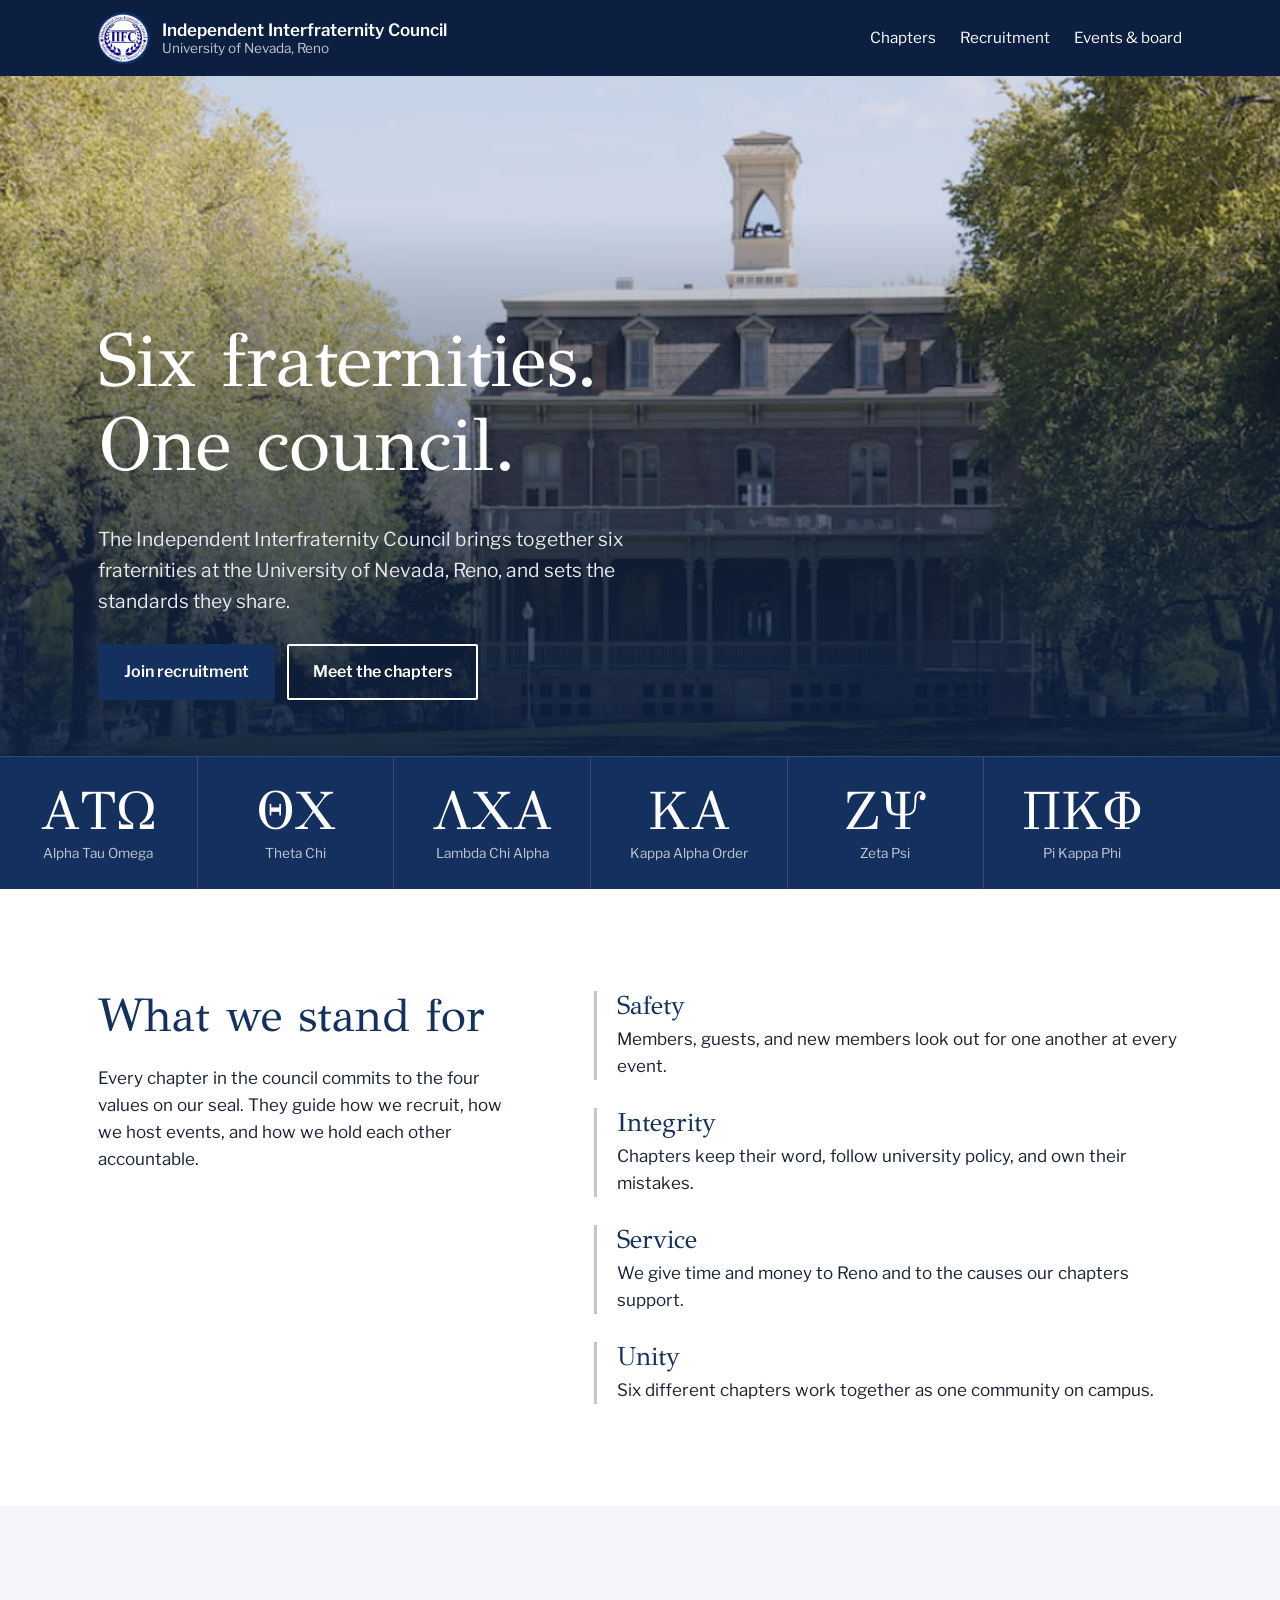
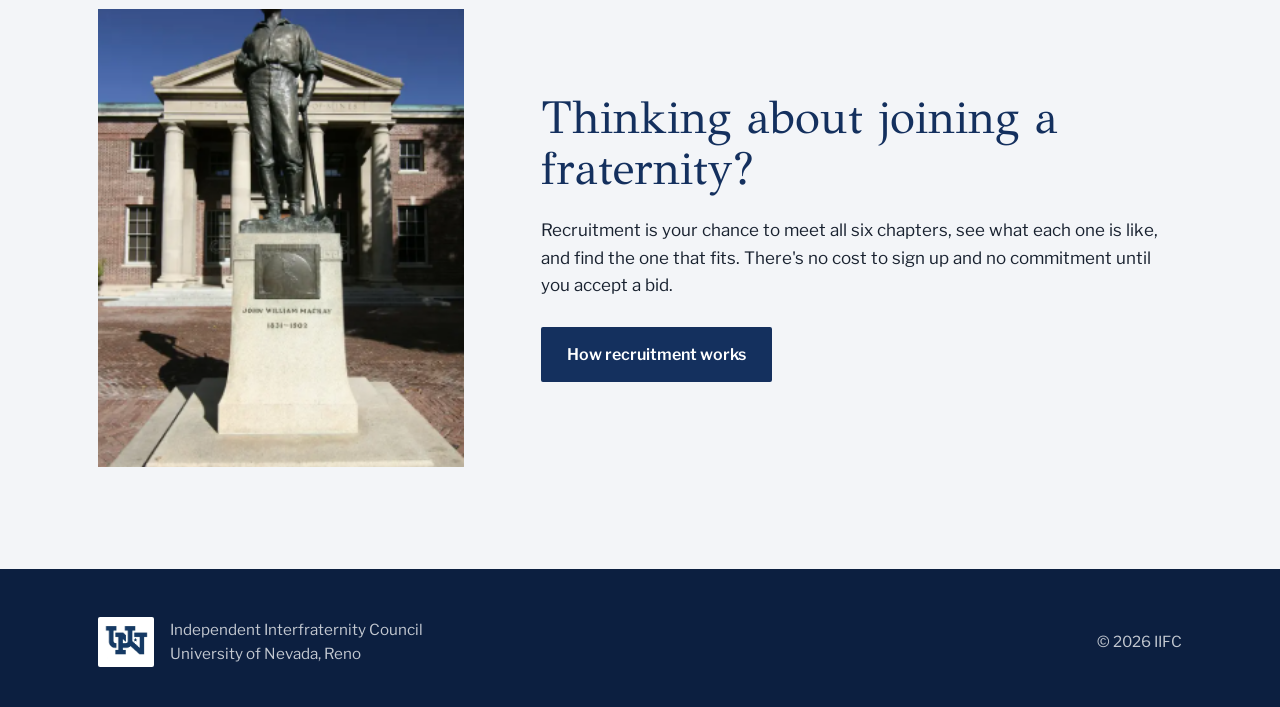
==== index.html @ b1e554d9 "Add IIFC website Static site for the Independent Interfraternity Council at the University of Nevada" ====
<!doctype html>
<html lang="en">
<head>
  <meta charset="utf-8">
  <meta name="viewport" content="width=device-width, initial-scale=1">
  <title>Independent Interfraternity Council | University of Nevada, Reno</title>
  <meta name="description" content="The Independent Interfraternity Council represents six fraternities at the University of Nevada, Reno.">
  <link rel="icon" href="assets/img/iifc-logo.png">
  <link rel="preconnect" href="https://fonts.googleapis.com">
  <link rel="preconnect" href="https://fonts.gstatic.com" crossorigin>
  <link href="https://fonts.googleapis.com/css2?family=GFS+Didot&family=Libre+Franklin:wght@400;600&display=swap" rel="stylesheet">
  <link rel="stylesheet" href="assets/css/style.css">
</head>
<body>
  <a class="skip-link" href="#main">Skip to content</a>

  <header class="site-header">
    <div class="wrap">
      <a class="brand" href="index.html">
        <img src="assets/img/iifc-logo.png" alt="">
        <span>Independent Interfraternity Council<small>University of Nevada, Reno</small></span>
      </a>
      <nav class="site-nav" aria-label="Main">
        <ul>
          <li><a href="chapters.html">Chapters</a></li>
          <li><a href="recruitment.html">Recruitment</a></li>
          <li><a href="events.html">Events &amp; board</a></li>
        </ul>
      </nav>
    </div>
  </header>

  <main id="main">
    <section class="hero">
      <div class="wrap">
        <h1>Six fraternities. One council.</h1>
        <p>The Independent Interfraternity Council brings together six fraternities at the University of Nevada, Reno, and sets the standards they share.</p>
        <div class="btn-row">
          <a class="btn" href="recruitment.html">Join recruitment</a>
          <a class="btn btn-ghost" href="chapters.html">Meet the chapters</a>
        </div>
      </div>
    </section>

    <nav class="letters-band" aria-label="Member chapters">
      <ul id="letters-band" class="wrap"></ul>
    </nav>

    <section class="section section-white">
      <div class="wrap split">
        <div>
          <h2>What we stand for</h2>
          <p>Every chapter in the council commits to the four values on our seal. They guide how we recruit, how we host events, and how we hold each other accountable.</p>
        </div>
        <dl class="values">
          <div>
            <dt>Safety</dt>
            <dd>Members, guests, and new members look out for one another at every event.</dd>
          </div>
          <div>
            <dt>Integrity</dt>
            <dd>Chapters keep their word, follow university policy, and own their mistakes.</dd>
          </div>
          <div>
            <dt>Service</dt>
            <dd>We give time and money to Reno and to the causes our chapters support.</dd>
          </div>
          <div>
            <dt>Unity</dt>
            <dd>Six different chapters work together as one community on campus.</dd>
          </div>
        </dl>
      </div>
    </section>

    <section class="section">
      <div class="wrap feature">
        <img src="assets/img/mackay-statue.png" alt="The John William Mackay statue in front of Mackay School of Mines">
        <div>
          <h2>Thinking about joining a fraternity?</h2>
          <p>Recruitment is your chance to meet all six chapters, see what each one is like, and find the one that fits. There's no cost to sign up and no commitment until you accept a bid.</p>
          <div class="btn-row">
            <a class="btn" href="recruitment.html">How recruitment works</a>
          </div>
        </div>
      </div>
    </section>
  </main>

  <footer class="site-footer">
    <div class="wrap">
      <div class="unr">
        <img src="assets/img/unr-logo.png" alt="University of Nevada, Reno">
        <p>Independent Interfraternity Council<br>University of Nevada, Reno</p>
      </div>
      <p id="footer-contact"></p>
      <p>&copy; <span id="year"></span> IIFC</p>
    </div>
  </footer>

  <script src="assets/js/data.js"></script>
  <script src="assets/js/site.js"></script>
</body>
</html>
---- assets/css/style.css ----
/* Palette pulled from the IIFC seal and the Silver State */
:root {
  --navy: #14305e;        /* seal navy */
  --navy-deep: #0c1f40;
  --ink: #18212f;
  --paper: #f3f5f8;       /* cool, not cream */
  --silver: #c3c8d0;      /* Comstock silver */
  --silver-dark: #6b7380;
  --sage: #5f7151;        /* Nevada sagebrush */
  --white: #ffffff;
  --rule: #d8dce3;

  --font-greek: "GFS Didot", "Didot", "Bodoni 72", Georgia, serif;
  --font-sans: "Libre Franklin", "Franklin Gothic", "Helvetica Neue", Arial, sans-serif;

  --measure: 68ch;
  --gutter: clamp(16px, 4vw, 48px);
  --max: 1180px;
}

*, *::before, *::after { box-sizing: border-box; }

html { -webkit-text-size-adjust: 100%; }

body {
  margin: 0;
  background: var(--paper);
  color: var(--ink);
  font-family: var(--font-sans);
  font-size: 1.0625rem;
  line-height: 1.6;
}

img { max-width: 100%; display: block; }

a { color: var(--navy); text-underline-offset: 3px; }
a:hover { color: var(--sage); }

:focus-visible {
  outline: 3px solid var(--sage);
  outline-offset: 3px;
}

h1, h2, h3 {
  font-family: var(--font-greek);
  font-weight: 400;
  line-height: 1.1;
  margin: 0 0 0.5em;
  color: var(--navy);
}

h1 { font-size: clamp(2.6rem, 6vw, 4.75rem); letter-spacing: -0.01em; }
h2 { font-size: clamp(2rem, 3.6vw, 2.9rem); }
h3 { font-size: 1.6rem; }

p { margin: 0 0 1em; max-width: var(--measure); }

.wrap {
  width: 100%;
  max-width: var(--max);
  margin: 0 auto;
  padding: 0 var(--gutter);
}

.skip-link {
  position: absolute;
  left: -9999px;
  top: 0;
  background: var(--white);
  padding: 8px 12px;
  z-index: 100;
}
.skip-link:focus { left: 8px; top: 8px; }

/* ---------- Header ---------- */
.site-header {
  background: var(--navy-deep);
  color: var(--white);
}
.site-header .wrap {
  display: flex;
  align-items: center;
  justify-content: space-between;
  gap: 16px;
  flex-wrap: wrap;
  padding-top: 12px;
  padding-bottom: 12px;
}
.brand {
  display: flex;
  align-items: center;
  gap: 12px;
  color: var(--white);
  text-decoration: none;
  font-weight: 600;
  line-height: 1.2;
}
.brand:hover { color: var(--silver); }
.brand img { width: 52px; height: 52px; border-radius: 50%; }
.brand small {
  display: block;
  font-weight: 400;
  color: var(--silver);
  font-size: 0.85rem;
}
.site-nav ul {
  display: flex;
  flex-wrap: wrap;
  gap: 4px 24px;
  list-style: none;
  margin: 0;
  padding: 0;
}
.site-nav a {
  color: var(--white);
  text-decoration: none;
  font-size: 0.95rem;
  padding: 6px 0;
  border-bottom: 2px solid transparent;
}
.site-nav a:hover { color: var(--silver); }
.site-nav a[aria-current="page"] { border-bottom-color: var(--silver); }

/* ---------- Buttons ---------- */
.btn {
  display: inline-block;
  font-family: var(--font-sans);
  font-weight: 600;
  font-size: 1rem;
  text-decoration: none;
  padding: 13px 24px;
  border: 2px solid var(--navy);
  background: var(--navy);
  color: var(--white);
  border-radius: 2px;
}
.btn:hover { background: var(--navy-deep); border-color: var(--navy-deep); color: var(--white); }
.btn-ghost { background: transparent; color: var(--white); border-color: var(--white); }
.btn-ghost:hover { background: var(--white); color: var(--navy-deep); border-color: var(--white); }
.btn[aria-disabled="true"] {
  background: var(--rule);
  border-color: var(--rule);
  color: var(--silver-dark);
  cursor: not-allowed;
}
.btn-row { display: flex; flex-wrap: wrap; gap: 12px; margin-top: 28px; }

/* ---------- Home hero ---------- */
.hero {
  position: relative;
  min-height: min(78vh, 680px);
  display: flex;
  align-items: flex-end;
  color: var(--white);
  background: var(--navy-deep) url("../img/unr-quad.png") center 40% / cover no-repeat;
}
.hero::before {
  content: "";
  position: absolute;
  inset: 0;
  background: linear-gradient(to top, rgba(12, 31, 64, 0.92) 0%, rgba(12, 31, 64, 0.55) 45%, rgba(12, 31, 64, 0.1) 80%);
}
.hero .wrap { position: relative; padding-top: 120px; padding-bottom: 56px; }
.hero h1 { color: var(--white); max-width: 14ch; }
.hero p { font-size: 1.2rem; max-width: 46ch; color: #e6e9ee; }

/* The six chapters, set in letters — the signature of the site */
.letters-band {
  background: var(--navy);
  border-top: 1px solid rgba(255, 255, 255, 0.12);
}
.letters-band ul {
  list-style: none;
  margin: 0;
  padding: 0;
  display: grid;
  grid-template-columns: repeat(6, 1fr);
}
.letters-band li + li { border-left: 1px solid rgba(255, 255, 255, 0.14); }
.letters-band a {
  display: flex;
  flex-direction: column;
  align-items: center;
  gap: 4px;
  padding: 28px 8px 24px;
  text-decoration: none;
  color: var(--silver);
}
.letters-band .greek {
  font-family: var(--font-greek);
  font-size: clamp(2rem, 4.2vw, 3.6rem);
  line-height: 1;
  color: var(--white);
  transition: color 0.2s;
}
.letters-band .label { font-size: 0.85rem; text-align: center; }
.letters-band a:hover .greek,
.letters-band a:focus-visible .greek { color: var(--silver); }

@media (max-width: 760px) {
  .letters-band ul { grid-template-columns: repeat(3, 1fr); }
  .letters-band li:nth-child(4) { border-left: none; }
  .letters-band li:nth-child(n+4) { border-top: 1px solid rgba(255, 255, 255, 0.14); }
}

/* ---------- Generic sections ---------- */
.section { padding: clamp(56px, 8vw, 104px) 0; }
.section-white { background: var(--white); }

.split {
  display: grid;
  grid-template-columns: 5fr 7fr;
  gap: clamp(32px, 6vw, 80px);
  align-items: start;
}
@media (max-width: 820px) { .split { grid-template-columns: 1fr; } }

/* Values from the seal */
.values { margin: 0; display: grid; gap: 28px; }
.values div { border-left: 3px solid var(--silver); padding-left: 20px; }
.values dt {
  font-family: var(--font-greek);
  font-size: 1.6rem;
  color: var(--navy);
  line-height: 1.2;
}
.values dd { margin: 4px 0 0; max-width: 52ch; }

/* Recruitment teaser */
.feature {
  display: grid;
  grid-template-columns: minmax(0, 4fr) minmax(0, 7fr);
  gap: clamp(32px, 6vw, 80px);
  align-items: center;
}
.feature img {
  width: 100%;
  aspect-ratio: 4 / 5;
  object-fit: cover;
}
@media (max-width: 820px) {
  .feature { grid-template-columns: 1fr; }
  .feature img { aspect-ratio: 16 / 10; object-position: center 30%; }
}

/* ---------- Inner page header ---------- */
.page-head {
  background: var(--navy);
  color: var(--white);
  padding: clamp(48px, 7vw, 88px) 0 clamp(40px, 5vw, 56px);
}
.page-head h1 { color: var(--white); margin-bottom: 0.3em; }
.page-head p { color: #dfe3ea; font-size: 1.15rem; margin: 0; }

/* ---------- Chapters page ---------- */
.chapter-list { list-style: none; margin: 0; padding: 0; }
.chapter {
  display: grid;
  grid-template-columns: minmax(150px, 3fr) 8fr;
  gap: clamp(20px, 5vw, 64px);
  padding: 44px 0;
  border-bottom: 1px solid var(--rule);
  scroll-margin-top: 24px;
}
.chapter:first-child { padding-top: 0; }
.chapter .greek {
  font-family: var(--font-greek);
  font-size: clamp(3.5rem, 8vw, 6rem);
  line-height: 0.9;
  color: var(--navy);
}
.chapter h2 { margin-bottom: 0.2em; }
.chapter .founded { color: var(--silver-dark); margin-bottom: 0.8em; }
.chapter .photo { margin-top: 16px; max-width: 560px; }
.chapter .links { display: flex; flex-wrap: wrap; gap: 8px 24px; margin-top: 8px; }
.chapter .links a { font-weight: 600; }
@media (max-width: 600px) {
  .chapter { grid-template-columns: 1fr; gap: 8px; }
}

/* ---------- Recruitment page ---------- */
.steps { list-style: none; margin: 0; padding: 0; counter-reset: step; display: grid; gap: 0; }
.steps li {
  counter-increment: step;
  display: grid;
  grid-template-columns: 64px 1fr;
  gap: 20px;
  padding: 24px 0;
  border-top: 1px solid var(--rule);
}
.steps li::before {
  content: counter(step);
  font-family: var(--font-greek);
  font-size: 2.6rem;
  line-height: 1;
  color: var(--sage);
}
.steps h3 { margin-bottom: 0.25em; }
.steps p { margin: 0; }

.notice {
  background: var(--paper);
  border-left: 3px solid var(--sage);
  padding: 16px 20px;
  max-width: var(--measure);
}
.notice p:last-child { margin-bottom: 0; }

.req-list { padding-left: 1.2em; margin: 0 0 1em; }
.req-list li { margin-bottom: 6px; }

/* ---------- Events ---------- */
.event-list { list-style: none; margin: 0; padding: 0; }
.event {
  display: grid;
  grid-template-columns: 84px 1fr;
  gap: 24px;
  padding: 24px 0;
  border-top: 1px solid var(--rule);
}
.event time {
  display: flex;
  flex-direction: column;
  align-items: center;
  justify-content: center;
  height: 84px;
  background: var(--navy);
  color: var(--white);
  line-height: 1.1;
}
.event time .m { font-size: 0.85rem; color: var(--silver); }
.event time .d { font-family: var(--font-greek); font-size: 2.2rem; }
.event h3 { margin-bottom: 0.2em; }
.event .meta { color: var(--silver-dark); margin-bottom: 0.4em; }

/* ---------- Board ---------- */
.board {
  list-style: none;
  margin: 0;
  padding: 0;
  display: grid;
  grid-template-columns: repeat(auto-fill, minmax(230px, 1fr));
  gap: 36px 28px;
}
.officer { display: grid; grid-template-columns: 88px 1fr; gap: 18px; align-items: center; }
.officer .avatar {
  width: 88px;
  height: 88px;
  border-radius: 50%;
  object-fit: cover;
  background: var(--navy);
  color: var(--white);
  display: flex;
  align-items: center;
  justify-content: center;
  font-family: var(--font-greek);
  font-size: 1.4rem;
}
.officer .name { font-weight: 600; display: block; line-height: 1.3; }
.officer .role { color: var(--silver-dark); font-size: 0.95rem; line-height: 1.35; display: block; }
.officer.lead { grid-column: 1 / -1; grid-template-columns: 140px 1fr; gap: 24px; }
.officer.lead .avatar { width: 140px; height: 140px; font-size: 2.6rem; }
.officer.lead .name { font-family: var(--font-greek); font-weight: 400; font-size: 1.9rem; color: var(--navy); }

/* ---------- Footer ---------- */
.site-footer {
  background: var(--navy-deep);
  color: var(--silver);
  padding: 48px 0 40px;
  font-size: 0.95rem;
}
.site-footer .wrap {
  display: flex;
  flex-wrap: wrap;
  gap: 24px 48px;
  align-items: center;
  justify-content: space-between;
}
.site-footer .unr { display: flex; align-items: center; gap: 16px; }
.site-footer .unr img {
  width: 56px;
  height: auto;
  background: var(--white);
  padding: 6px;
  border-radius: 2px;
}
.site-footer p { margin: 0; }
.site-footer a { color: var(--white); }
.site-footer a:hover { color: var(--silver); }

@media (prefers-reduced-motion: reduce) {
  * { transition: none !important; animation: none !important; }
}
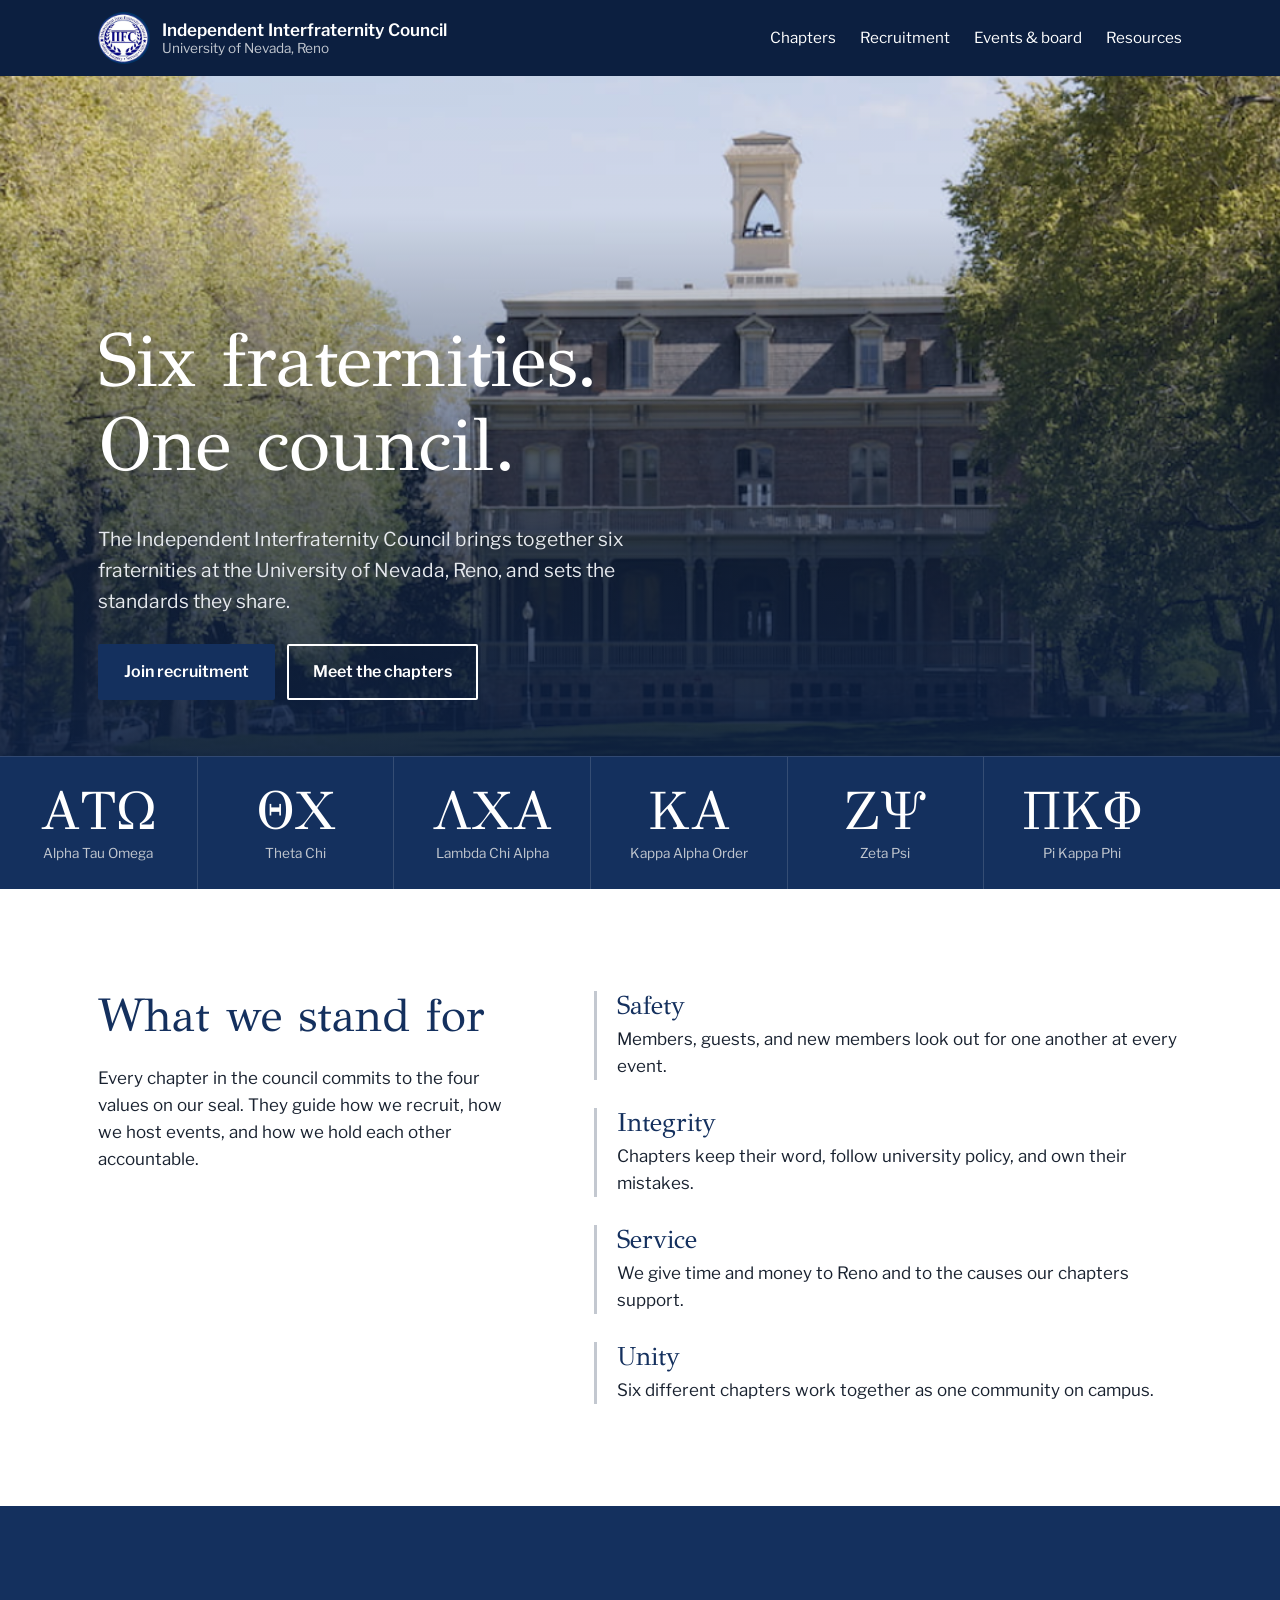
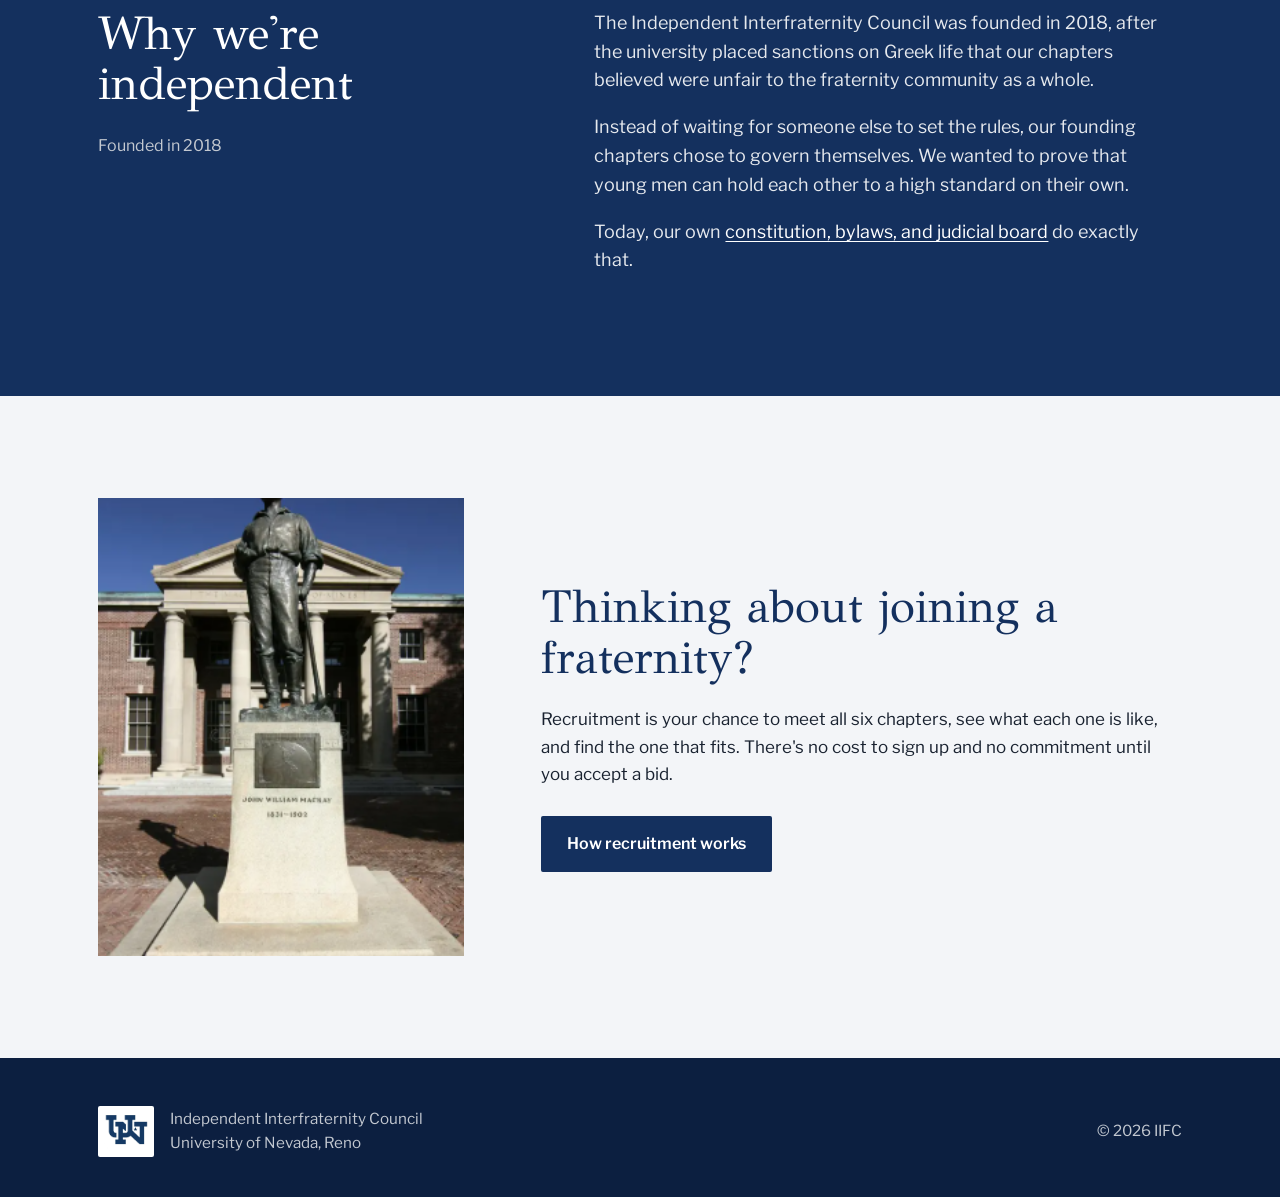
==== commit daf626ad: "Add Resources page, chapter Instagram links, and independence section - New Resources page linking t" ====
--- a/index.html
+++ b/index.html
@@ -25,6 +25,7 @@
           <li><a href="chapters.html">Chapters</a></li>
           <li><a href="recruitment.html">Recruitment</a></li>
           <li><a href="events.html">Events &amp; board</a></li>
+          <li><a href="resources.html">Resources</a></li>
         </ul>
       </nav>
     </div>
@@ -73,6 +74,21 @@
       </div>
     </section>
 
+    <!-- PLACEHOLDER: replace these paragraphs with the final "Why we're independent" blurb -->
+    <section class="section section-navy" aria-labelledby="independent-heading">
+      <div class="wrap split">
+        <div>
+          <h2 id="independent-heading">Why we're independent</h2>
+          <p class="founded-line">Founded in 2018</p>
+        </div>
+        <div>
+          <p>The Independent Interfraternity Council was founded in 2018, after the university placed sanctions on Greek life that our chapters believed were unfair to the fraternity community as a whole.</p>
+          <p>Instead of waiting for someone else to set the rules, our founding chapters chose to govern themselves. We wanted to prove that young men can hold each other to a high standard on their own.</p>
+          <p>Today, our own <a href="resources.html">constitution, bylaws, and judicial board</a> do exactly that.</p>
+        </div>
+      </div>
+    </section>
+
     <section class="section">
       <div class="wrap feature">
         <img src="assets/img/mackay-statue.png" alt="The John William Mackay statue in front of Mackay School of Mines">
--- a/assets/css/style.css
+++ b/assets/css/style.css
@@ -206,6 +206,12 @@
 /* ---------- Generic sections ---------- */
 .section { padding: clamp(56px, 8vw, 104px) 0; }
 .section-white { background: var(--white); }
+.section-navy { background: var(--navy); color: #e6e9ee; }
+.section-navy h2 { color: var(--white); }
+.section-navy a { color: var(--white); }
+.section-navy a:hover { color: var(--silver); }
+.section-navy p { font-size: 1.125rem; }
+.section-navy .founded-line { color: var(--silver); font-size: 1rem; }
 
 .split {
   display: grid;
@@ -274,6 +280,8 @@
 .chapter .photo { margin-top: 16px; max-width: 560px; }
 .chapter .links { display: flex; flex-wrap: wrap; gap: 8px 24px; margin-top: 8px; }
 .chapter .links a { font-weight: 600; }
+.chapter .links .ig { display: inline-flex; align-items: center; gap: 6px; }
+.icon { width: 18px; height: 18px; flex: none; }
 @media (max-width: 600px) {
   .chapter { grid-template-columns: 1fr; gap: 8px; }
 }
@@ -362,6 +370,16 @@
 .officer.lead .avatar { width: 140px; height: 140px; font-size: 2.6rem; }
 .officer.lead .name { font-family: var(--font-greek); font-weight: 400; font-size: 1.9rem; color: var(--navy); }
 
+/* ---------- Resources ---------- */
+.doc-list { list-style: none; margin: 0; padding: 0; }
+.doc { padding: 24px 0; border-top: 1px solid var(--rule); }
+.doc:last-child { border-bottom: 1px solid var(--rule); }
+.doc h3 { margin-bottom: 0.3em; }
+.doc h3 a { text-decoration: none; }
+.doc h3 a:hover { text-decoration: underline; }
+.doc p { margin-bottom: 0.4em; }
+.doc .meta { color: var(--silver-dark); font-size: 0.9rem; margin: 0; }
+
 /* ---------- Footer ---------- */
 .site-footer {
   background: var(--navy-deep);
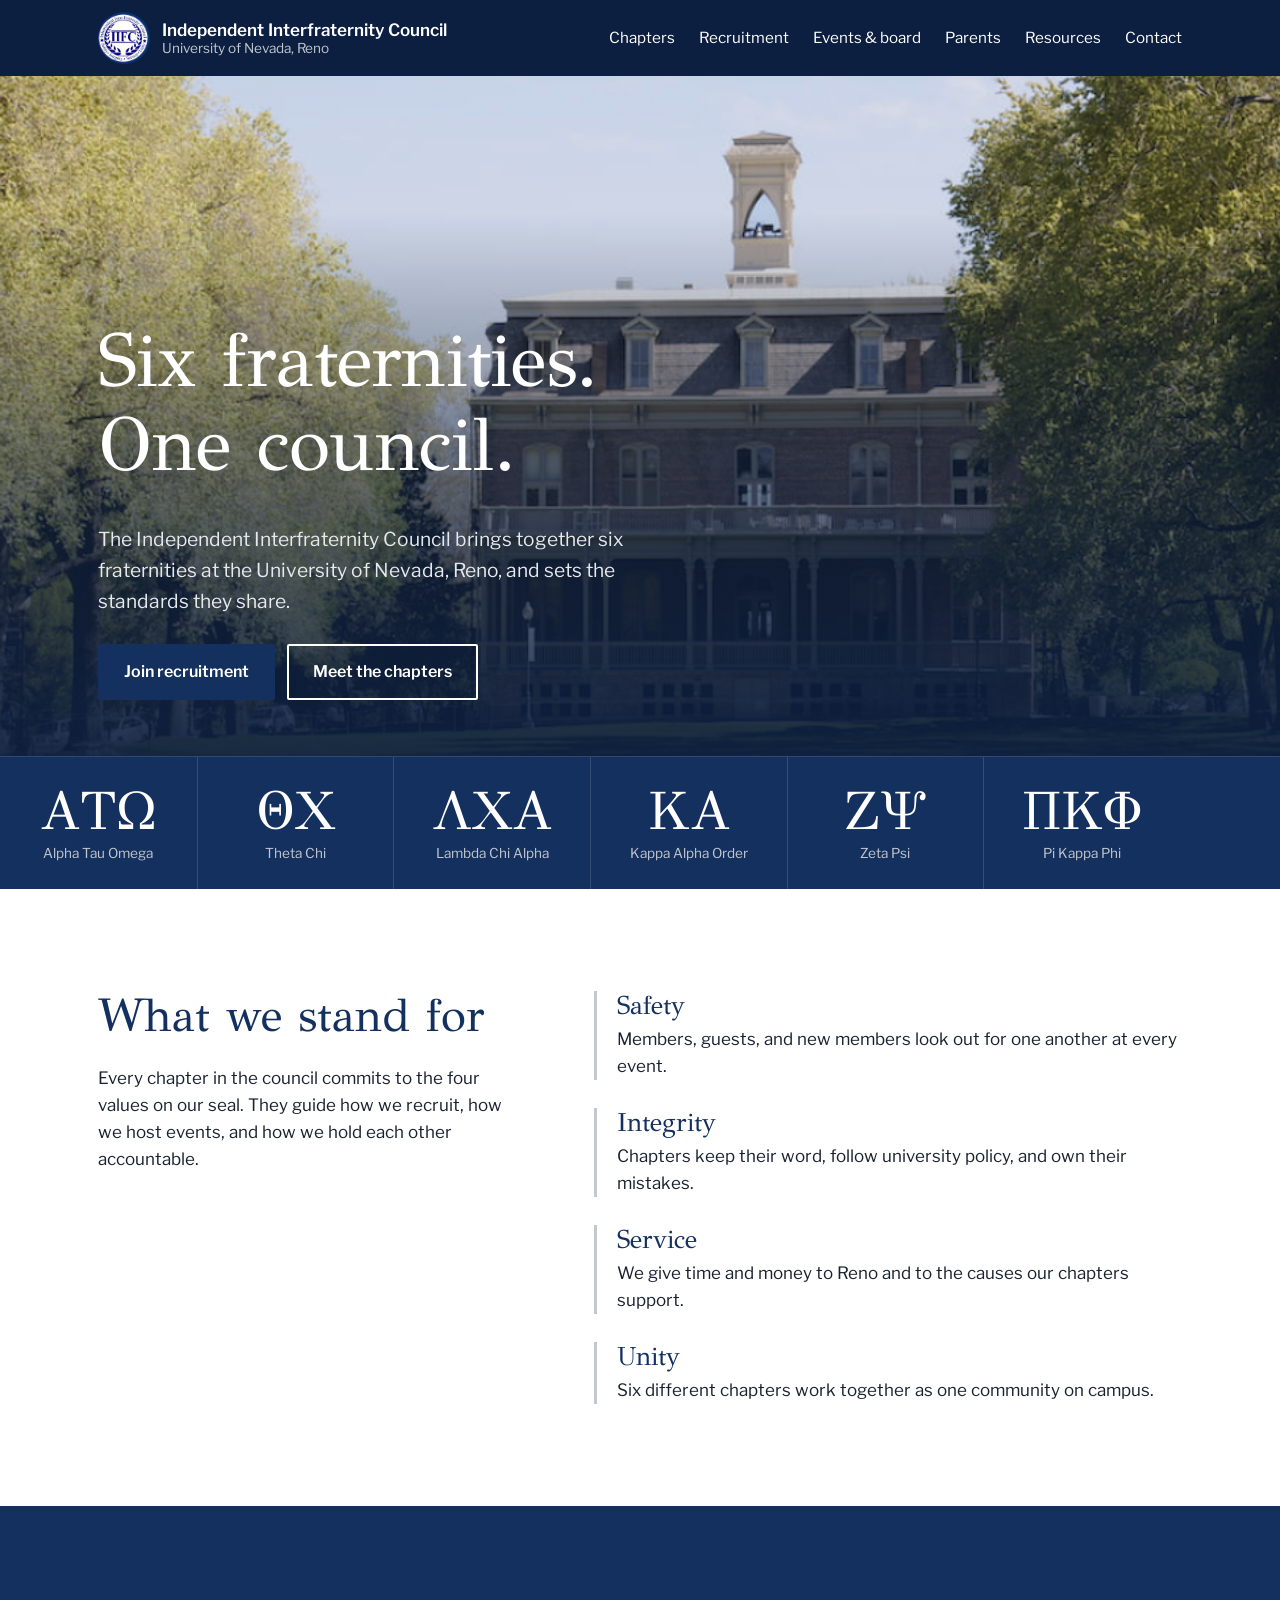
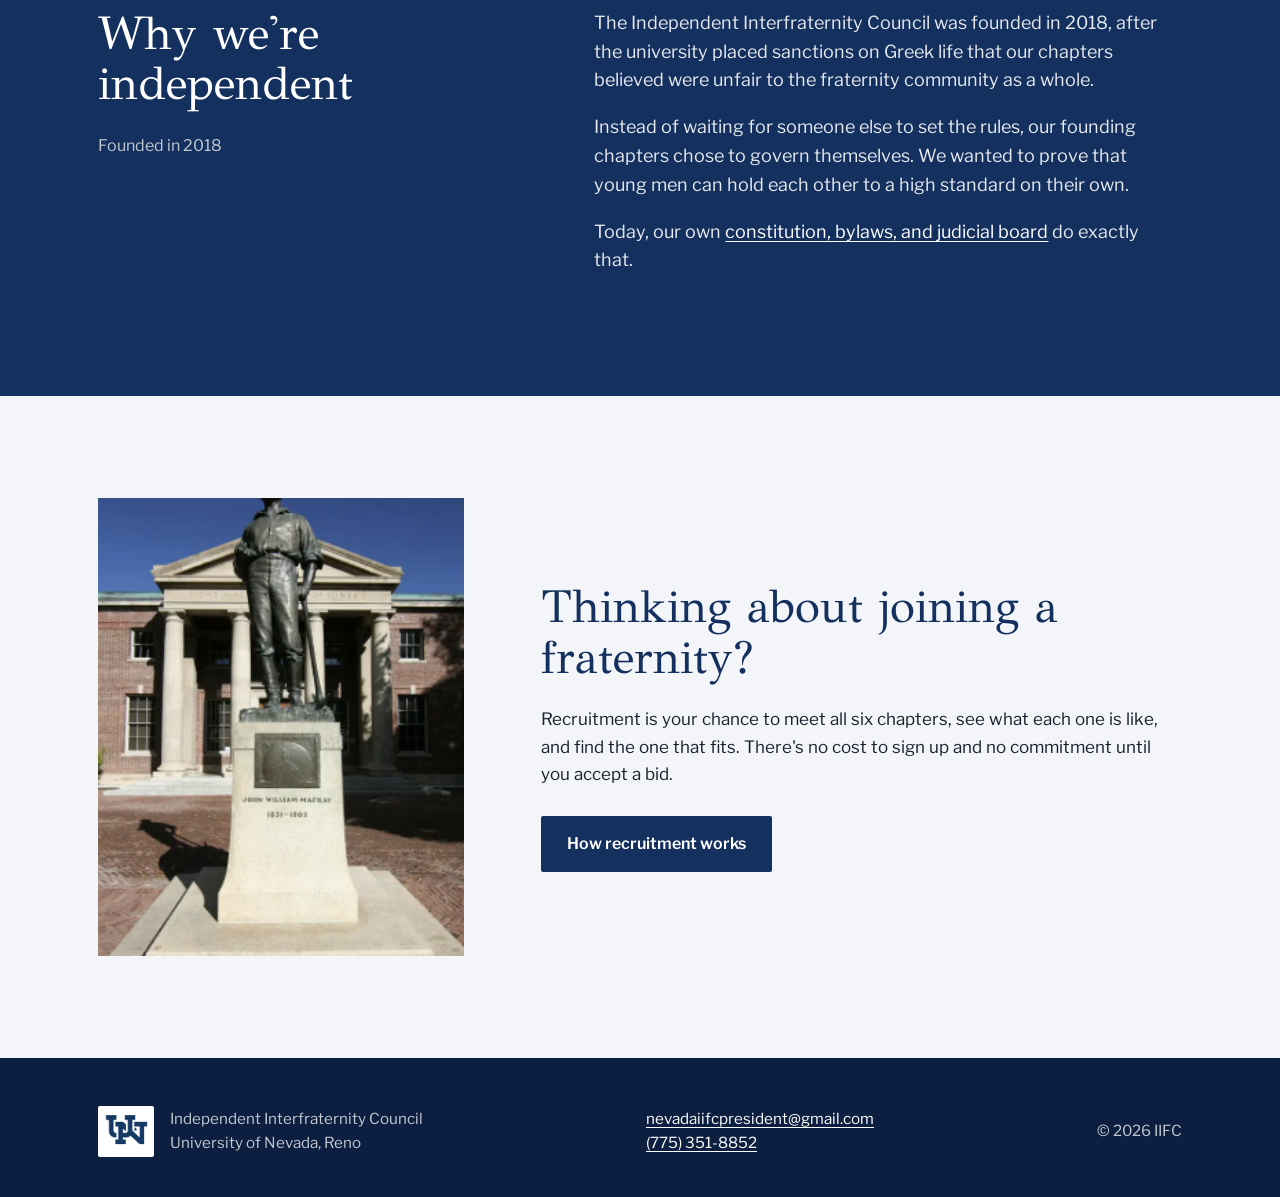
==== commit 5b61948e: "Add Parents and Contact pages, clearer PDF buttons - New Parents page: mission, standards from the c" ====
--- a/index.html
+++ b/index.html
@@ -25,7 +25,9 @@
           <li><a href="chapters.html">Chapters</a></li>
           <li><a href="recruitment.html">Recruitment</a></li>
           <li><a href="events.html">Events &amp; board</a></li>
+          <li><a href="parents.html">Parents</a></li>
           <li><a href="resources.html">Resources</a></li>
+          <li><a href="contact.html">Contact</a></li>
         </ul>
       </nav>
     </div>
--- a/assets/css/style.css
+++ b/assets/css/style.css
@@ -375,10 +375,38 @@
 .doc { padding: 24px 0; border-top: 1px solid var(--rule); }
 .doc:last-child { border-bottom: 1px solid var(--rule); }
 .doc h3 { margin-bottom: 0.3em; }
-.doc h3 a { text-decoration: none; }
-.doc h3 a:hover { text-decoration: underline; }
 .doc p { margin-bottom: 0.4em; }
-.doc .meta { color: var(--silver-dark); font-size: 0.9rem; margin: 0; }
+.doc-actions { display: flex; flex-wrap: wrap; align-items: center; gap: 10px 12px; margin-top: 14px; }
+.doc .meta { color: var(--silver-dark); font-size: 0.9rem; }
+.btn-small { padding: 8px 16px; font-size: 0.95rem; }
+.btn-outline { background: transparent; color: var(--navy); }
+.btn-outline:hover { background: var(--navy); color: var(--white); }
+
+/* ---------- Contact ---------- */
+.contact-list { margin: 0; }
+.contact-list div { padding: 20px 0; border-top: 1px solid var(--rule); }
+.contact-list div:last-child { border-bottom: 1px solid var(--rule); }
+.contact-list dt { color: var(--silver-dark); font-size: 0.95rem; }
+.contact-list dd { margin: 2px 0 0; font-family: var(--font-greek); font-size: clamp(1.4rem, 3vw, 1.9rem); overflow-wrap: anywhere; }
+.contact-list dd a { text-decoration: none; }
+.contact-list dd a:hover { text-decoration: underline; }
+
+/* ---------- Parents ---------- */
+.lead { font-family: var(--font-greek); font-size: clamp(1.4rem, 2.6vw, 1.75rem); line-height: 1.35; color: var(--navy); }
+.subhead { margin-top: 40px; }
+.contact-card { background: var(--white); border-left: 3px solid var(--navy); padding: 20px 24px; }
+.contact-card span, .chapter-contacts span { display: block; }
+.contact-card .name { font-family: var(--font-greek); font-size: 1.6rem; color: var(--navy); line-height: 1.2; }
+.contact-card .role, .chapter-contacts .pres-name { color: var(--silver-dark); font-size: 0.95rem; }
+.contact-card .lines { margin-top: 10px; overflow-wrap: anywhere; }
+.chapter-contacts { list-style: none; margin: 0; padding: 0; }
+.chapter-contacts li { padding: 14px 0; border-top: 1px solid var(--rule); }
+.chapter-contacts li:last-child { border-bottom: 1px solid var(--rule); }
+.chapter-contacts .chapter-name { font-weight: 600; }
+.chapter-contacts .lines { font-size: 0.95rem; overflow-wrap: anywhere; }
+.btn-light { background: var(--white); border-color: var(--white); color: var(--navy); margin-bottom: 16px; }
+.btn-light:hover { background: var(--silver); border-color: var(--silver); color: var(--navy-deep); }
+.section-navy .btn-light { color: var(--navy); }
 
 /* ---------- Footer ---------- */
 .site-footer {
